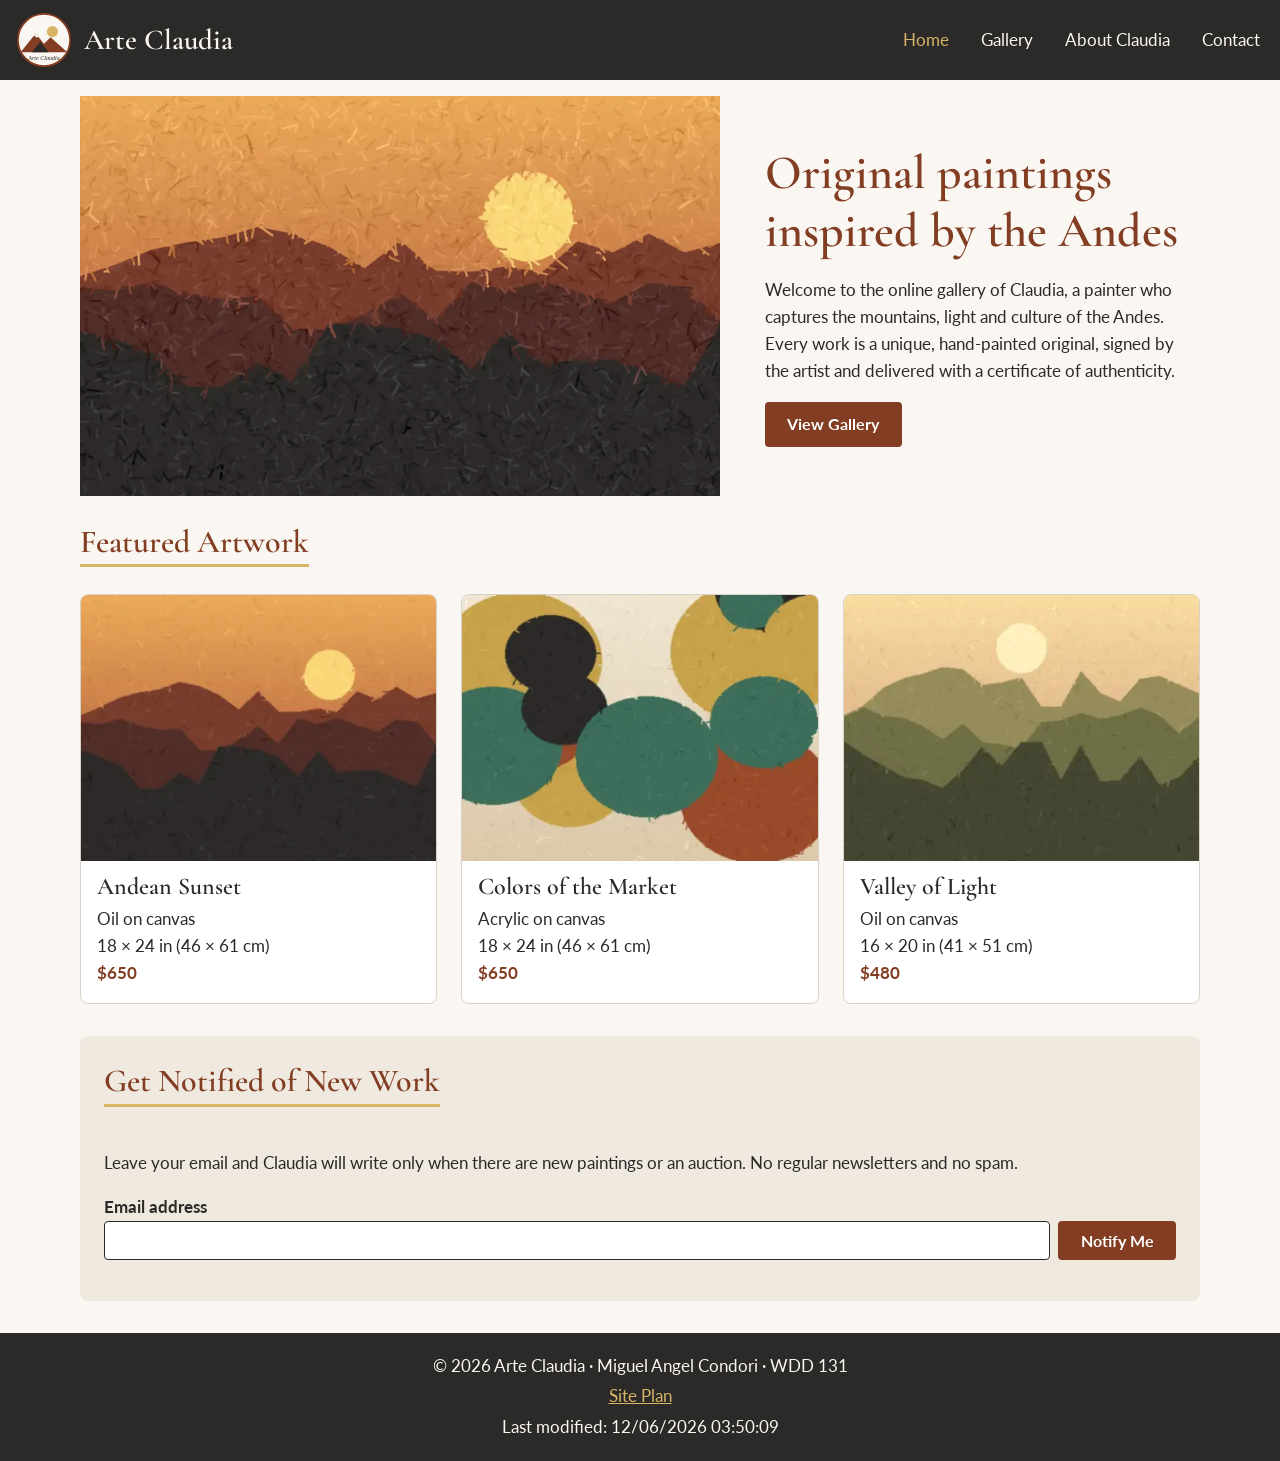
==== project/index.html @ 0ca09e39 "W05 Website planning document V1" ====
<!DOCTYPE html>
<html lang="en">
<head>
  <meta charset="UTF-8">
  <meta name="viewport" content="width=device-width, initial-scale=1.0">
  <title>Arte Claudia | Original Paintings Inspired by the Andes</title>
  <meta name="description" content="Arte Claudia is an online gallery of original paintings by Claudia, inspired by the landscapes, nature and culture of the Andes.">
  <meta name="author" content="Miguel Angel Condori">
  <link rel="icon" type="image/svg+xml" href="images/logo.svg">
  <link rel="preconnect" href="https://fonts.googleapis.com">
  <link rel="preconnect" href="https://fonts.gstatic.com" crossorigin>
  <link href="https://fonts.googleapis.com/css2?family=Cormorant+Garamond:ital,wght@0,600;1,600&amp;family=Lato:wght@400;700&amp;display=swap" rel="stylesheet">
  <link rel="stylesheet" href="styles/styles.css">
  <script src="scripts/main.js" defer></script>
  <script src="scripts/home.js" type="module"></script>
</head>
<body>
  <header class="site-header">
    <a class="brand" href="index.html">
      <img src="images/logo.svg" alt="" width="56" height="56">
      <span>Arte Claudia</span>
    </a>
    <button id="menu-button" class="menu-button" type="button" aria-expanded="false" aria-controls="main-nav" aria-label="Menu">&#9776;</button>
    <nav id="main-nav" class="main-nav" aria-label="Main">
      <ul>
        <li><a href="index.html" aria-current="page">Home</a></li>
        <li><a href="gallery.html">Gallery</a></li>
        <li><a href="about.html">About Claudia</a></li>
        <li><a href="contact.html">Contact</a></li>
      </ul>
    </nav>
  </header>

  <main>
    <section class="hero">
      <picture>
        <source media="(min-width: 40em)" srcset="images/hero-large.webp">
        <img src="images/hero-small.webp" alt="Andean Sunset, a painting of dark mountains under an orange sky" width="640" height="400" fetchpriority="high">
      </picture>
      <div class="hero-text">
        <h1>Original paintings inspired by the Andes</h1>
        <p>Welcome to the online gallery of Claudia, a painter who captures the mountains, light and culture of the Andes. Every work is a unique, hand-painted original, signed by the artist and delivered with a certificate of authenticity.</p>
        <a class="button" href="gallery.html">View Gallery</a>
      </div>
    </section>

    <section>
      <h2>Featured Artwork</h2>
      <div id="featured-artworks" class="card-grid"></div>
    </section>

    <section class="notify">
      <h2>Get Notified of New Work</h2>
      <p>Leave your email and Claudia will write only when there are new paintings or an auction. No regular newsletters and no spam.</p>
      <form id="notify-form">
        <label for="email">Email address</label>
        <div class="form-row">
          <input type="email" id="email" name="email" autocomplete="email" required>
          <button class="button" type="submit">Notify Me</button>
        </div>
      </form>
      <p id="notify-message" aria-live="polite"></p>
    </section>
  </main>

  <footer class="site-footer">
    <p>&copy; <span id="copyright-year">2026</span> Arte Claudia · Miguel Angel Condori · WDD 131</p>
    <p><a href="siteplan.html">Site Plan</a></p>
    <p id="last-modified"></p>
  </footer>
</body>
</html>
---- project/styles/styles.css ----
/* Arte Claudia: shared styles for every page (mobile first) */

:root {
  --gallery-white: #FAF7F2;
  --charcoal: #2B2A28;
  --terracotta: #823D22;
  --gold: #D8B566;
  --border: #D9D2C7;
  --heading-font: "Cormorant Garamond", Georgia, serif;
  --body-font: "Lato", Arial, sans-serif;
}

* {
  box-sizing: border-box;
}

body {
  margin: 0;
  background-color: var(--gallery-white);
  color: var(--charcoal);
  font-family: var(--body-font);
  font-size: 1.05rem;
  line-height: 1.6;
}

h1,
h2,
h3,
.brand {
  font-family: var(--heading-font);
  font-weight: 600;
  line-height: 1.2;
}

h1,
h2 {
  color: var(--terracotta);
}

h2 {
  display: inline-block;
  padding-bottom: 0.2rem;
  border-bottom: 3px solid var(--gold);
  font-size: 2rem;
}

img {
  display: block;
  max-width: 100%;
  height: auto;
}

a {
  color: var(--terracotta);
}

:focus-visible {
  outline: 3px solid var(--gold);
  outline-offset: 2px;
}

/* Header and navigation */
.site-header {
  display: flex;
  flex-wrap: wrap;
  align-items: center;
  justify-content: space-between;
  padding: 0.75rem 1rem;
  background-color: var(--charcoal);
}

.brand {
  display: flex;
  align-items: center;
  gap: 0.75rem;
  color: var(--gallery-white);
  font-size: 1.8rem;
  text-decoration: none;
}

.menu-button {
  padding: 0.25rem 0.75rem;
  border: 1px solid var(--gold);
  border-radius: 4px;
  background: none;
  color: var(--gallery-white);
  font-size: 1.5rem;
  cursor: pointer;
}

.main-nav {
  display: none;
  width: 100%;
}

.main-nav.open {
  display: block;
}

.main-nav ul {
  margin: 0;
  padding: 0;
  list-style: none;
}

.main-nav a {
  display: block;
  padding: 0.6rem 0.25rem;
  color: var(--gallery-white);
  text-decoration: none;
}

.main-nav a:hover,
.main-nav a[aria-current="page"] {
  color: var(--gold);
}

/* Main content */
main {
  max-width: 72rem;
  margin: 0 auto;
  padding: 0 1rem 2rem;
}

.hero {
  display: grid;
  gap: 1rem;
  margin-top: 1rem;
}

.hero h1 {
  margin: 0;
  font-size: 2.3rem;
}

.button {
  display: inline-block;
  padding: 0.6rem 1.4rem;
  border: none;
  border-radius: 4px;
  background-color: var(--terracotta);
  color: #FFFFFF;
  font-family: var(--body-font);
  font-size: 1rem;
  font-weight: 700;
  text-decoration: none;
  cursor: pointer;
}

.button:hover {
  background-color: var(--charcoal);
}

.card-grid {
  display: grid;
  grid-template-columns: repeat(auto-fit, minmax(16rem, 1fr));
  gap: 1.5rem;
}

.card {
  overflow: hidden;
  border: 1px solid var(--border);
  border-radius: 8px;
  background-color: #FFFFFF;
}

.card-body {
  padding: 0 1rem 1rem;
}

.card h3 {
  margin: 0.75rem 0 0.25rem;
  font-size: 1.5rem;
}

.card p {
  margin: 0;
}

.price {
  color: var(--terracotta);
  font-weight: 700;
}

/* New work alerts form */
.notify {
  margin-top: 2rem;
  padding: 0 1.5rem 1.5rem;
  border-radius: 8px;
  background-color: #EFE9E0;
}

.notify label {
  display: block;
  font-weight: 700;
}

.form-row {
  display: flex;
  flex-wrap: wrap;
  gap: 0.5rem;
}

.form-row input {
  flex: 1 1 14rem;
  padding: 0.6rem;
  border: 1px solid var(--charcoal);
  border-radius: 4px;
  font-size: 1rem;
}

/* Footer */
.site-footer {
  padding: 1rem;
  background-color: var(--charcoal);
  color: var(--gallery-white);
  text-align: center;
}

.site-footer p {
  margin: 0.25rem 0;
}

.site-footer a {
  color: var(--gold);
}

/* Wider screens */
@media (min-width: 40em) {
  .menu-button {
    display: none;
  }

  .main-nav {
    display: block;
    width: auto;
  }

  .main-nav ul {
    display: flex;
    gap: 1.5rem;
  }
}

@media (min-width: 56em) {
  .hero {
    grid-template-columns: 3fr 2fr;
    align-items: center;
    gap: 2rem;
  }

  .hero h1 {
    font-size: 3rem;
  }
}
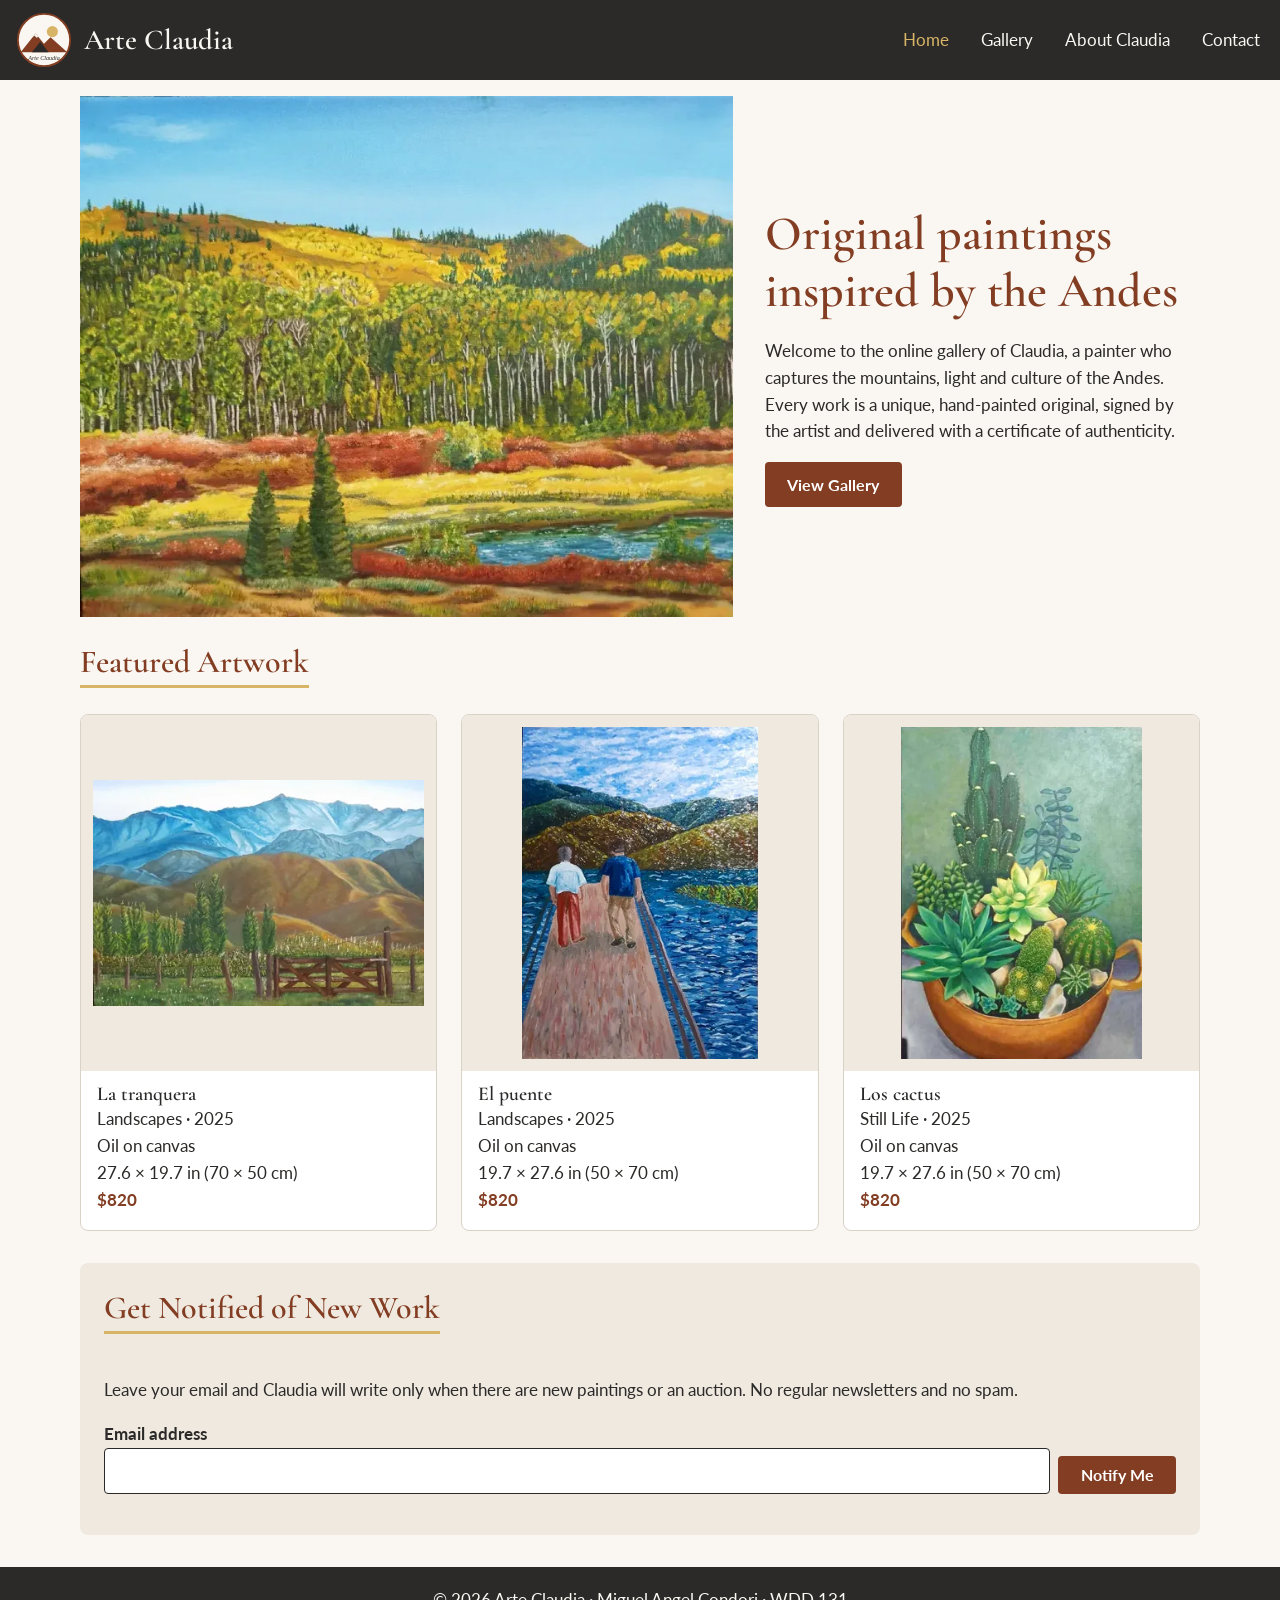
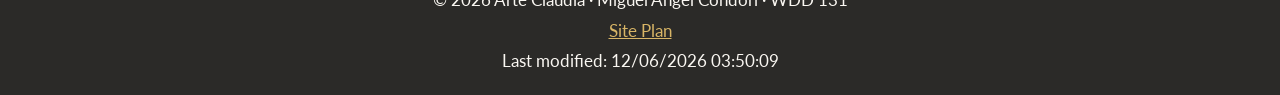
==== commit 951eff22: "W05 Form V6" ====
--- a/project/index.html
+++ b/project/index.html
@@ -34,8 +34,8 @@
   <main>
     <section class="hero">
       <picture>
-        <source media="(min-width: 40em)" srcset="images/hero-large.webp">
-        <img src="images/hero-small.webp" alt="Andean Sunset, a painting of dark mountains under an orange sky" width="640" height="400" fetchpriority="high">
+        <source media="(min-width: 40em)" srcset="images/hero-small.webp 800w, images/hero-large.webp 1600w" sizes="(min-width: 72rem) 41rem, (min-width: 56em) 58vw, 100vw">
+        <img src="images/hero-small.webp" alt="Bosque de otoño, a painting by Claudia of an autumn forest with yellow and green trees above a small blue pond" width="800" height="638" fetchpriority="high">
       </picture>
       <div class="hero-text">
         <h1>Original paintings inspired by the Andes</h1>
--- a/project/styles/styles.css
+++ b/project/styles/styles.css
@@ -8,6 +8,10 @@
   --border: #D9D2C7;
   --heading-font: "Cormorant Garamond", Georgia, serif;
   --body-font: "Lato", Arial, sans-serif;
+}
+
+html {
+  overflow-y: scroll;
 }
 
 * {
@@ -164,21 +168,41 @@
   background-color: #FFFFFF;
 }
 
+/* Paintings have mixed orientations: show each one whole inside a square frame */
+.card img {
+  width: 100%;
+  aspect-ratio: 1;
+  padding: 0.75rem;
+  background-color: #EFE9E0;
+  object-fit: contain;
+}
+
+/* The results message is filled by JavaScript: keep room for one line */
+#results-message {
+  min-height: 1.6em;
+}
+
+/* The cards are added by JavaScript: reserve space so the content below does not jump */
+.card-grid:empty {
+  min-height: 100vh;
+}
+
 .card-body {
-  padding: 0 1rem 1rem;
-}
-
-.card h3 {
-  margin: 0.75rem 0 0.25rem;
-  font-size: 1.5rem;
-}
-
+  padding: 0.75rem 1rem 1rem;
+}
+
+.card h3,
 .card p {
   margin: 0;
 }
 
 .price {
   color: var(--terracotta);
+  font-weight: 700;
+}
+
+.sold {
+  font-style: italic;
   font-weight: 700;
 }
 
@@ -209,6 +233,173 @@
   font-size: 1rem;
 }
 
+/* Gallery page */
+.page-intro h1 {
+  margin-bottom: 0.5rem;
+  font-size: 2.6rem;
+}
+
+.page-intro p {
+  max-width: 45rem;
+  margin-top: 0;
+}
+
+.gallery-controls {
+  display: flex;
+  flex-wrap: wrap;
+  align-items: center;
+  justify-content: space-between;
+  gap: 1rem;
+}
+
+.filters {
+  display: flex;
+  flex-wrap: wrap;
+  gap: 0.5rem;
+}
+
+.filter-button {
+  padding: 0.4rem 1rem;
+  border: 1px solid var(--terracotta);
+  border-radius: 999px;
+  background-color: #FFFFFF;
+  color: var(--terracotta);
+  font-family: var(--body-font);
+  font-size: 0.95rem;
+  font-weight: 700;
+  cursor: pointer;
+}
+
+.filter-button:hover,
+.filter-button[aria-pressed="true"] {
+  background-color: var(--terracotta);
+  color: #FFFFFF;
+}
+
+.sort label {
+  margin-right: 0.5rem;
+  font-weight: 700;
+}
+
+.sort select {
+  padding: 0.4rem;
+  border: 1px solid var(--charcoal);
+  border-radius: 4px;
+  font-family: var(--body-font);
+  font-size: 1rem;
+}
+
+.notify .button {
+  margin-top: 0.5rem;
+}
+
+/* About page */
+.about {
+  display: grid;
+  gap: 1.5rem;
+}
+
+.about-image {
+  margin: 0;
+}
+
+.about-image img {
+  border-radius: 8px;
+}
+
+.about-image figcaption {
+  margin-top: 0.4rem;
+  font-size: 0.95rem;
+  font-style: italic;
+}
+
+.info-grid {
+  display: grid;
+  grid-template-columns: repeat(auto-fit, minmax(16rem, 1fr));
+  gap: 1.5rem;
+  margin: 0;
+  padding: 0;
+  list-style: none;
+}
+
+.info-grid li {
+  padding: 0 1rem 1rem;
+  border: 1px solid var(--border);
+  border-top: 4px solid var(--gold);
+  border-radius: 8px;
+  background-color: #FFFFFF;
+}
+
+.faq details {
+  margin-bottom: 0.75rem;
+  padding: 0.75rem 1rem;
+  border: 1px solid var(--border);
+  border-radius: 8px;
+  background-color: #FFFFFF;
+}
+
+.faq summary {
+  font-weight: 700;
+  cursor: pointer;
+}
+
+.faq details p {
+  margin-bottom: 0;
+}
+
+/* Contact page */
+.contact-layout {
+  display: grid;
+  gap: 2rem;
+}
+
+.contact-form {
+  display: grid;
+  gap: 0.4rem;
+  max-width: 36rem;
+}
+
+.contact-form fieldset {
+  margin: 0 0 0.75rem;
+  border: 1px solid var(--border);
+  border-radius: 8px;
+}
+
+.contact-form legend,
+.contact-form > label,
+#artwork-field label {
+  font-weight: 700;
+}
+
+.contact-form .choice {
+  display: block;
+  padding: 0.2rem 0;
+}
+
+.contact-form input[type="text"],
+.contact-form input[type="email"],
+.contact-form select,
+.contact-form textarea {
+  width: 100%;
+  margin-bottom: 0.75rem;
+  padding: 0.6rem;
+  border: 1px solid var(--charcoal);
+  border-radius: 4px;
+  font-family: var(--body-font);
+  font-size: 1rem;
+}
+
+.contact-form .button {
+  justify-self: start;
+}
+
+.contact-info {
+  align-self: start;
+  padding: 0 1.5rem 1.5rem;
+  border-radius: 8px;
+  background-color: #EFE9E0;
+}
+
 /* Footer */
 .site-footer {
   padding: 1rem;
@@ -252,4 +443,14 @@
   .hero h1 {
     font-size: 3rem;
   }
-}
+
+  .about {
+    grid-template-columns: 2fr 3fr;
+    align-items: start;
+    margin-top: 1rem;
+  }
+
+  .contact-layout {
+    grid-template-columns: 3fr 2fr;
+  }
+}
